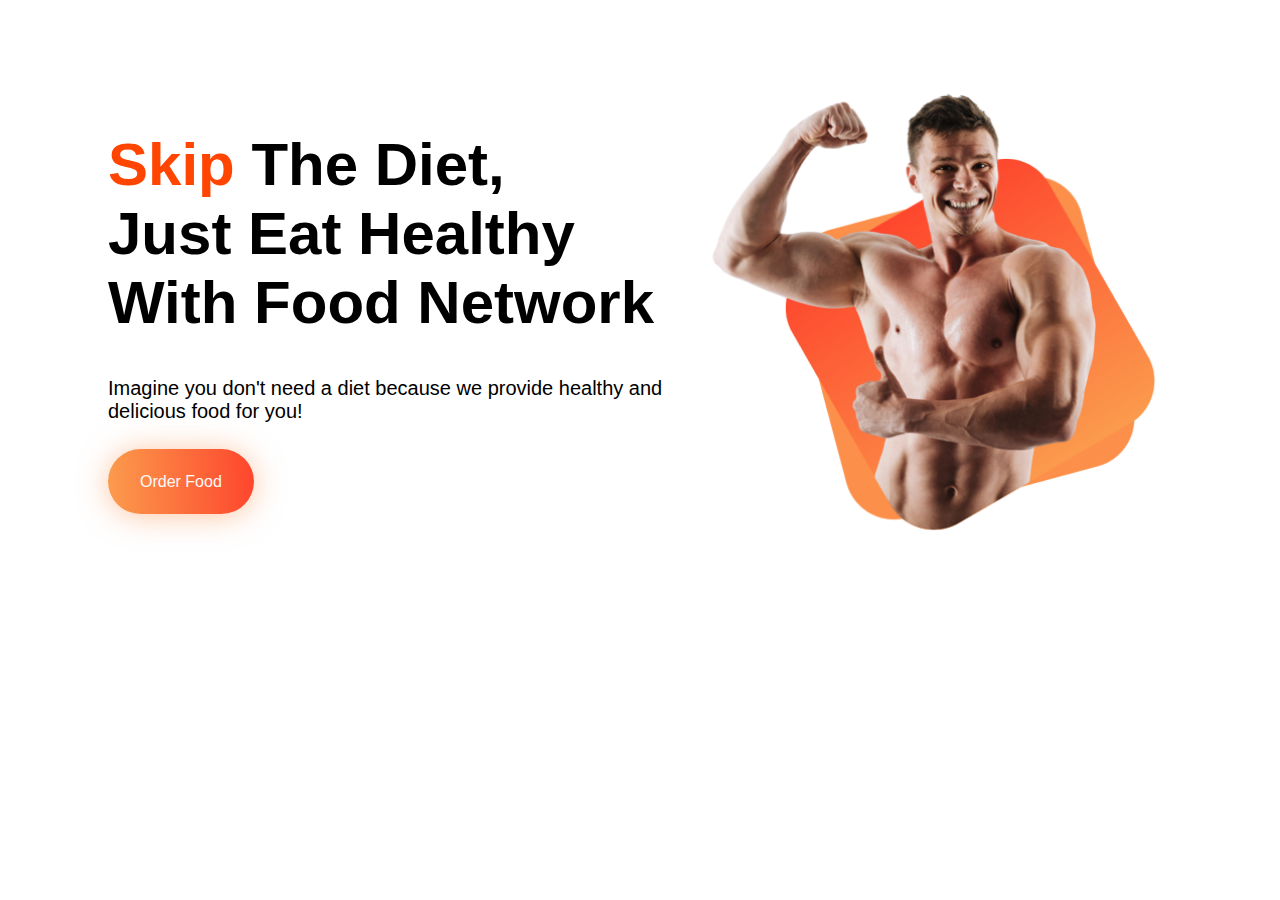
==== 1_Eat Fress/index.html @ fa32829f "1st practice 1st part is done" ====
<!DOCTYPE html>
<html lang="en">

<head>
    <meta charset="UTF-8">
    <meta name="viewport" content="width=device-width, initial-scale=1.0">
    <link rel="preconnect" href="https://fonts.googleapis.com">
    <link rel="preconnect" href="https://fonts.gstatic.com" crossorigin>
    <link href="https://fonts.googleapis.com/css2?family=Abel&display=swap" rel="stylesheet">
    <link rel="stylesheet" href="style.css">
    <title>Document</title>
</head>

<body>
    <section class="section-1">
        <div class="s1-left">
            <h1><span>Skip</span> The Diet,<br> Just Eat Healthy <br>With Food Network</h1>
            <p>Imagine you don't need a diet because we provide

                healthy and delicious food for you!</p>
            <a target="_blank" href="https://www.foodpanda.com.bd/">Order Food</a>
        </div>
        <div class="s1-right">
            <img src="images/images/Hero_1.png" alt="image not found">
        </div>
    </section>
</body>

</html>
---- 1_Eat Fress/style.css ----
body{
    font-family: 'Montserrat', sans-serif;
}
.section-1{
    display: flex;
    margin-top: 90px;
    margin-left: 100px;
    
}
.section-1 h1{
    font-size: 60px;
    font-weight: 700;
}
.section-1 p{
    font-weight: 500;
    font-size: 20px;
    margin-bottom: 50px;
}
.section-1 a{
    text-decoration: none;
    padding: 24px 32px;
    background: linear-gradient(88.33deg, #FBA24F -7.64%, #FF1E1E 145.94%);
    box-shadow: 0px 2px 30px rgba(252, 143, 73, 0.5);
    border-radius: 50px;
    color: snow;
}
.section-1 span{
    color: orangered;
}
.s1-right{
    margin-top: -160px;
    width: 70%;
}

.s1-right img{
    width: 100%;
    height: 100%;
}
.s1-letf{
    width: 30%;
}
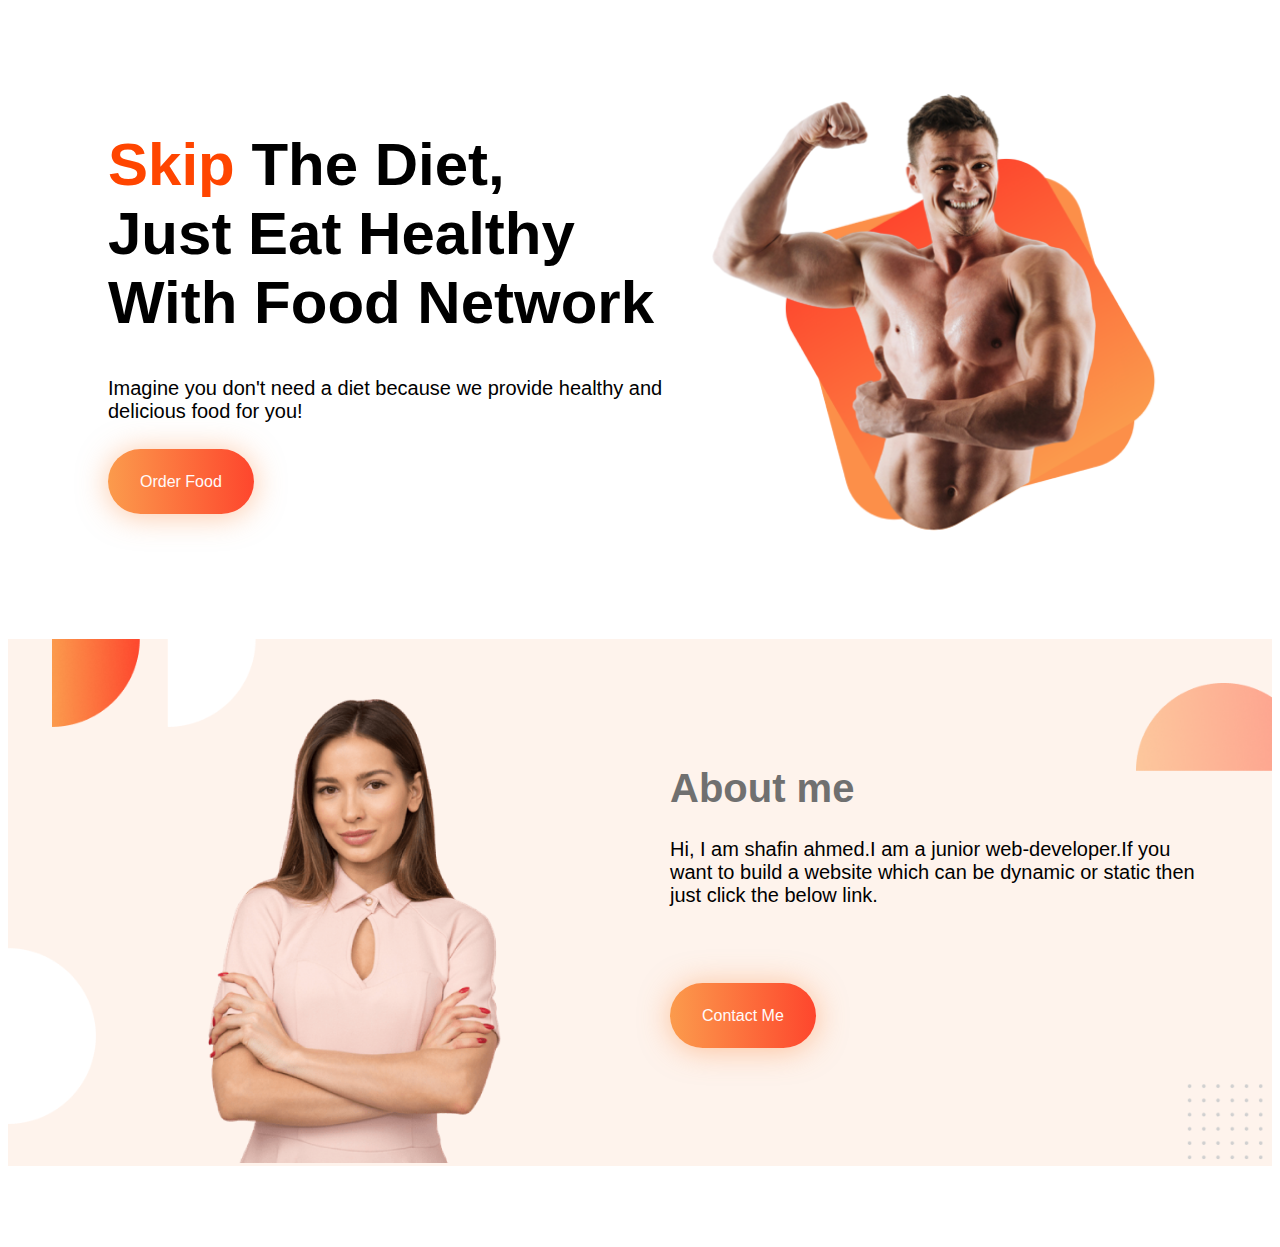
==== commit 65c8718e: "second part is done" ====
--- a/1_Eat Fress/index.html
+++ b/1_Eat Fress/index.html
@@ -15,15 +15,27 @@
     <section class="section-1">
         <div class="s1-left">
             <h1><span>Skip</span> The Diet,<br> Just Eat Healthy <br>With Food Network</h1>
-            <p>Imagine you don't need a diet because we provide
-
-                healthy and delicious food for you!</p>
+            <p>Imagine you don't need a diet because we provide healthy and delicious food for you!</p>
             <a target="_blank" href="https://www.foodpanda.com.bd/">Order Food</a>
         </div>
         <div class="s1-right">
             <img src="images/images/Hero_1.png" alt="image not found">
         </div>
     </section>
+
+    <section class="section-2">
+        <div class="s2-left">
+            <img src="images/images/Hero_2.png" alt="image not found">
+        </div>
+        <div class="s2-right">
+            <h1>About me</h1>
+            <p>
+                Hi, I am shafin ahmed.I am a junior web-developer.If you want to build a website which can be dynamic or
+                static then just click the below link.
+            </p>
+            <a target="_blank" href="https://github.com/ShafinRME/Web-development-practice">Contact Me</a>
+        </div>
+    </section>
 </body>
 
 </html>--- a/1_Eat Fress/style.css
+++ b/1_Eat Fress/style.css
@@ -38,4 +38,45 @@
 }
 .s1-letf{
     width: 30%;
+}
+
+.section-2{
+    display: flex;
+    background-image: url(images/shapes/7.png);
+    background-repeat: no-repeat;
+    background-size: 100%;
+    height: 600px;
+}
+.section-2 h1{
+    font-size: 40px;
+    font-weight: 700; 
+    color: rgba(112, 112, 112, 1);
+}
+.section-2 p{
+    font-weight: 500;
+    font-size: 20px;
+    margin-bottom: 100px;
+}
+.section-2 a{
+    text-decoration: none;
+    padding: 24px 32px;
+    background: linear-gradient(88.33deg, #FBA24F -7.64%, #FF1E1E 145.94%);
+    box-shadow: 0px 2px 30px rgba(252, 143, 73, 0.5);
+    border-radius: 50px;
+    color: snow;
+}
+.s2-left{
+    width: 50%;
+}
+.s2-left img{
+    margin-left: 200px;
+    margin-top: 60px;
+    width: 55%;
+}
+.s2-right{
+    width: 50%;
+    margin-top: 100px;
+    margin-left: 50px;
+    padding-left: 80px;
+    margin-right: 70px;
 }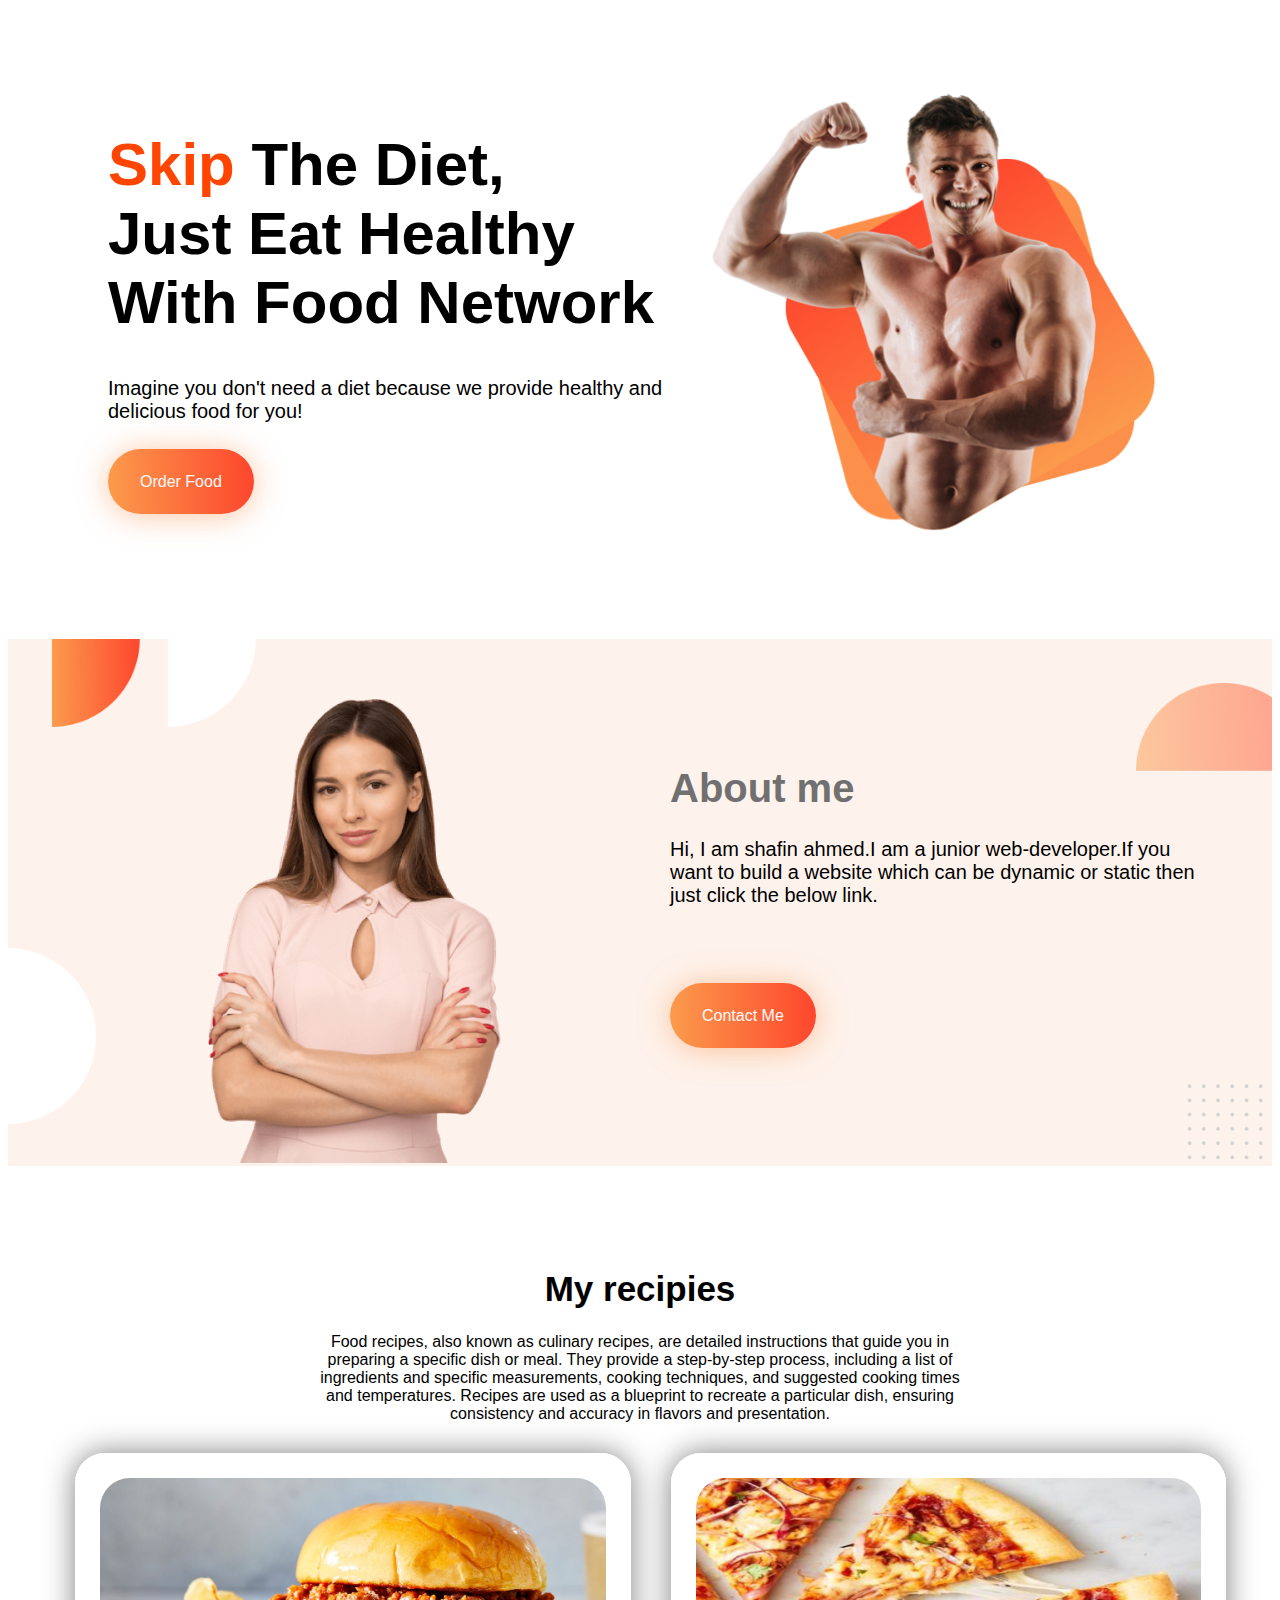
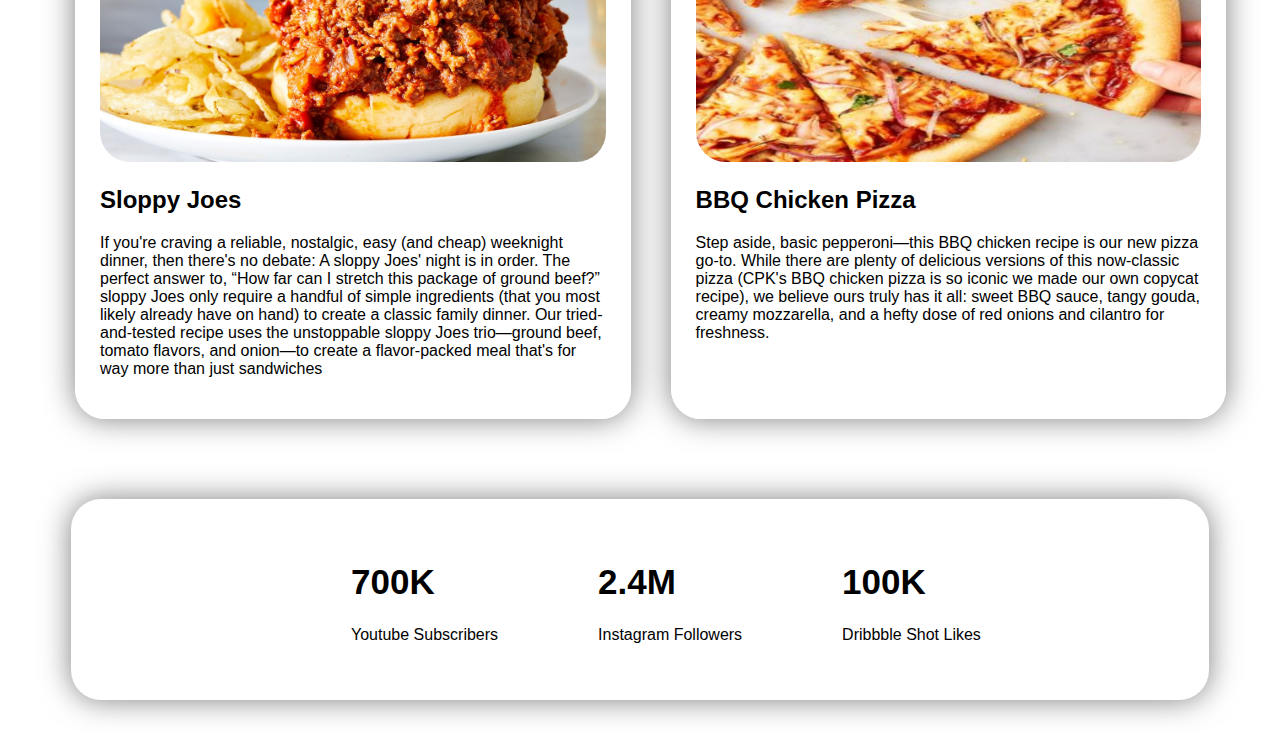
==== commit 027aaf81: "third part is done" ====
--- a/1_Eat Fress/index.html
+++ b/1_Eat Fress/index.html
@@ -36,6 +36,51 @@
             <a target="_blank" href="https://github.com/ShafinRME/Web-development-practice">Contact Me</a>
         </div>
     </section>
+
+    <section class="section-3">
+        <div class="s3-first">
+            <h1>My recipies</h1>
+            <p>Food recipes, also known as culinary recipes, are detailed instructions that guide you in preparing a
+                specific dish or meal. They provide a step-by-step process, including a list of ingredients and specific
+                measurements, cooking techniques, and suggested cooking times and temperatures. Recipes are used as a
+                blueprint to recreate a particular dish, ensuring consistency and accuracy in flavors and presentation.
+            </p>
+        </div>
+        <div class="s3-second">
+            <div class="s3-second1">
+                <img src="images/food/pizza.jpg" alt="image is not found">
+                <h2>Sloppy Joes</h2>
+                <p>If you're craving a reliable, nostalgic, easy (and cheap) weeknight dinner, then there's no debate: A
+                    sloppy Joes' night is in order. The perfect answer to, “How far can I stretch this package of ground
+                    beef?” sloppy Joes only require a handful of simple ingredients (that you most likely already have
+                    on hand) to create a classic family dinner. Our tried-and-tested recipe uses the unstoppable sloppy
+                    Joes trio—ground beef, tomato flavors, and onion—to create a flavor-packed meal that's for way more
+                    than just sandwiches</p>
+            </div>
+            <div class="s3-second2">
+                <img src="images/food/bbq-pizza1.jpg" alt="image is not found">
+                <h2>BBQ Chicken Pizza</h2>
+                <p>Step aside, basic pepperoni—this BBQ chicken recipe is our new pizza go-to. While there are plenty of
+                    delicious versions of this now-classic pizza (CPK's BBQ chicken pizza is so iconic we made our own
+                    copycat recipe), we believe ours truly has it all: sweet BBQ sauce, tangy gouda, creamy mozzarella,
+                    and a hefty dose of red onions and cilantro for freshness.</p>
+            </div>
+        </div>
+        <div class="s3-third">
+            <div>
+                <h1>700K</h1>
+                <p>Youtube Subscribers</p>
+            </div>
+            <div>
+                <h1>2.4M</h1>
+                <p>Instagram Followers</p>
+            </div>
+            <div>
+                <h1>100K</h1>
+                <p>Dribbble Shot Likes</p>
+            </div>
+        </div>
+    </section>
 </body>
 
 </html>--- a/1_Eat Fress/style.css
+++ b/1_Eat Fress/style.css
@@ -79,4 +79,50 @@
     margin-left: 50px;
     padding-left: 80px;
     margin-right: 70px;
+}
+.section-3 h1{
+    font-size: 35px;
+}
+.s3-first{
+    text-align: center;
+    margin: 30px 300px;
+}
+.s3-second{
+    display: flex;
+    margin-bottom: 80px;
+}
+.s3-second1{
+    width: 40%;
+    border-radius: 30px;
+    border: 5px solid white;
+    margin-left: 67px;
+    padding: 20px;
+    box-shadow:  0px 0px 30px 0px rgba(0, 0, 0, 0.5);
+}
+.s3-second2{
+    width: 40%;
+    border: 5px solid white;
+    margin-left: 40px;
+    border-radius: 30px;
+    padding: 20px;
+    box-shadow:  0px 0px 30px 0px rgba(0, 0, 0, 0.5);
+}
+.s3-second1 img{
+    width: 100%;
+    border-radius: 30px;
+}
+.s3-second2 img{
+    width: 100%;
+    border-radius: 30px;
+}
+.s3-third{
+    display: flex;
+    border-radius: 30px;
+    padding: 20px;
+    box-shadow:  0px 0px 30px 0px rgba(0, 0, 0, 0.5);
+    margin: 0px 63px 50px 63px;
+    padding-left: 230px;
+}
+.s3-third div{
+    margin: 20px 50px;
 }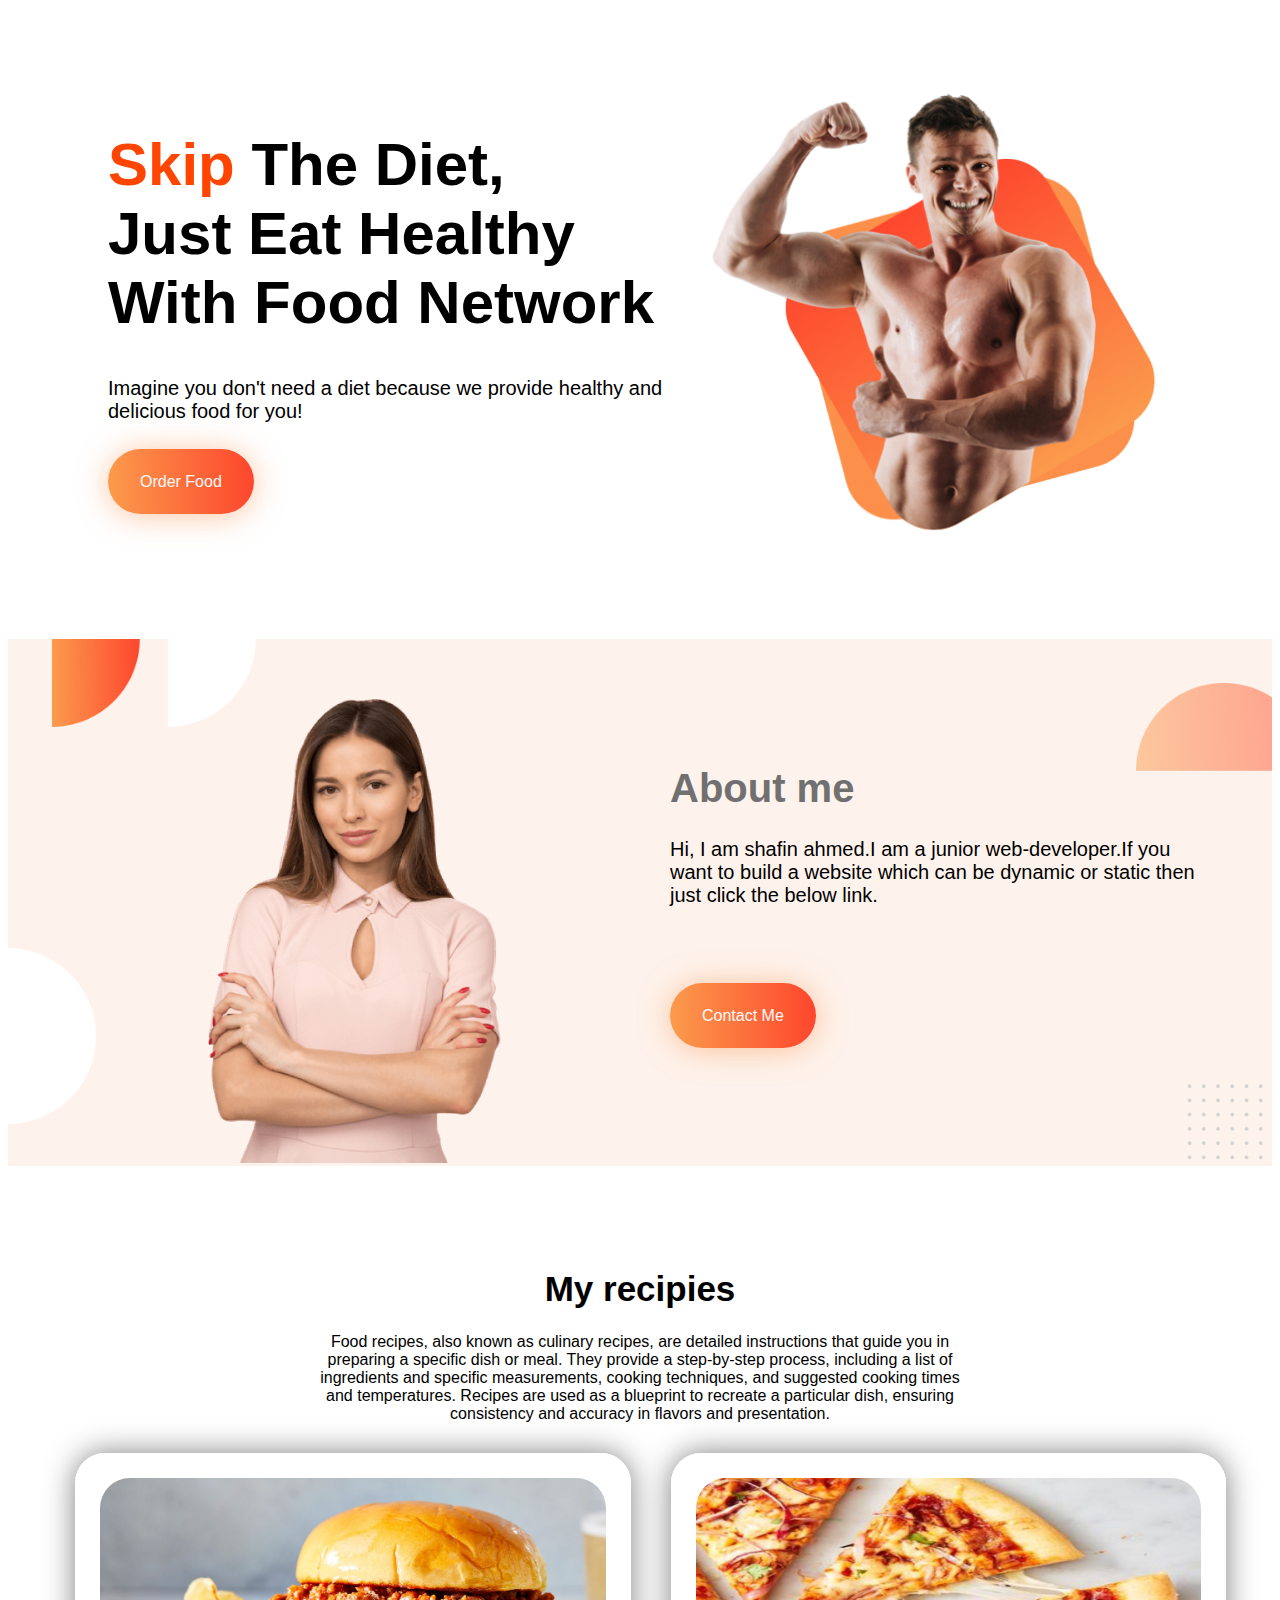
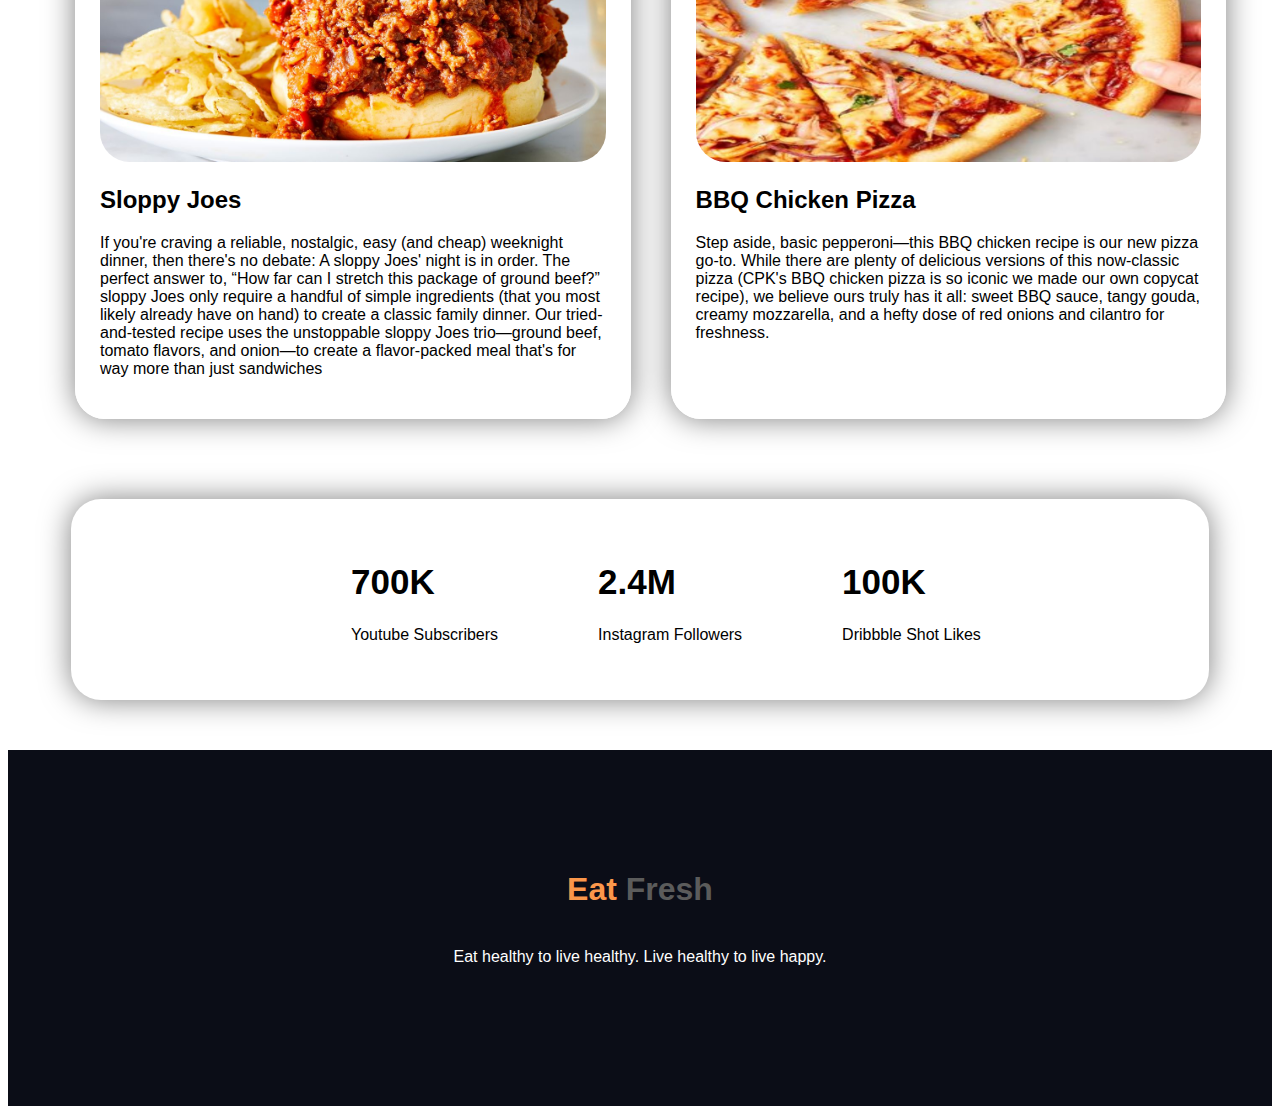
==== commit 8ff8f790: "Alhamdulillah Practice 1 is done" ====
--- a/1_Eat Fress/index.html
+++ b/1_Eat Fress/index.html
@@ -82,5 +82,9 @@
         </div>
     </section>
 </body>
+<footer>
+    <h1><span class="f-1">Eat</span> <span class="f-2">Fresh</span></h1>
+    <p>Eat healthy to live healthy. Live healthy to live happy.</p>
+</footer>
 
 </html>--- a/1_Eat Fress/style.css
+++ b/1_Eat Fress/style.css
@@ -12,7 +12,7 @@
     font-weight: 700;
 }
 .section-1 p{
-    font-weight: 500;
+    font-weight: 100;
     font-size: 20px;
     margin-bottom: 50px;
 }
@@ -125,4 +125,23 @@
 }
 .s3-third div{
     margin: 20px 50px;
+}
+footer{
+    text-align: center;
+    background-color: #0B0D17;
+    height: 256px;
+    padding-top: 100px;
+}
+footer h1{
+    margin-bottom: 40px;
+}
+.f-1{
+    color:#FB974B;
+}
+.f-2{
+    color: #5B5B5B;
+}
+footer p{
+    color: white;
+    font-weight: 100;
 }